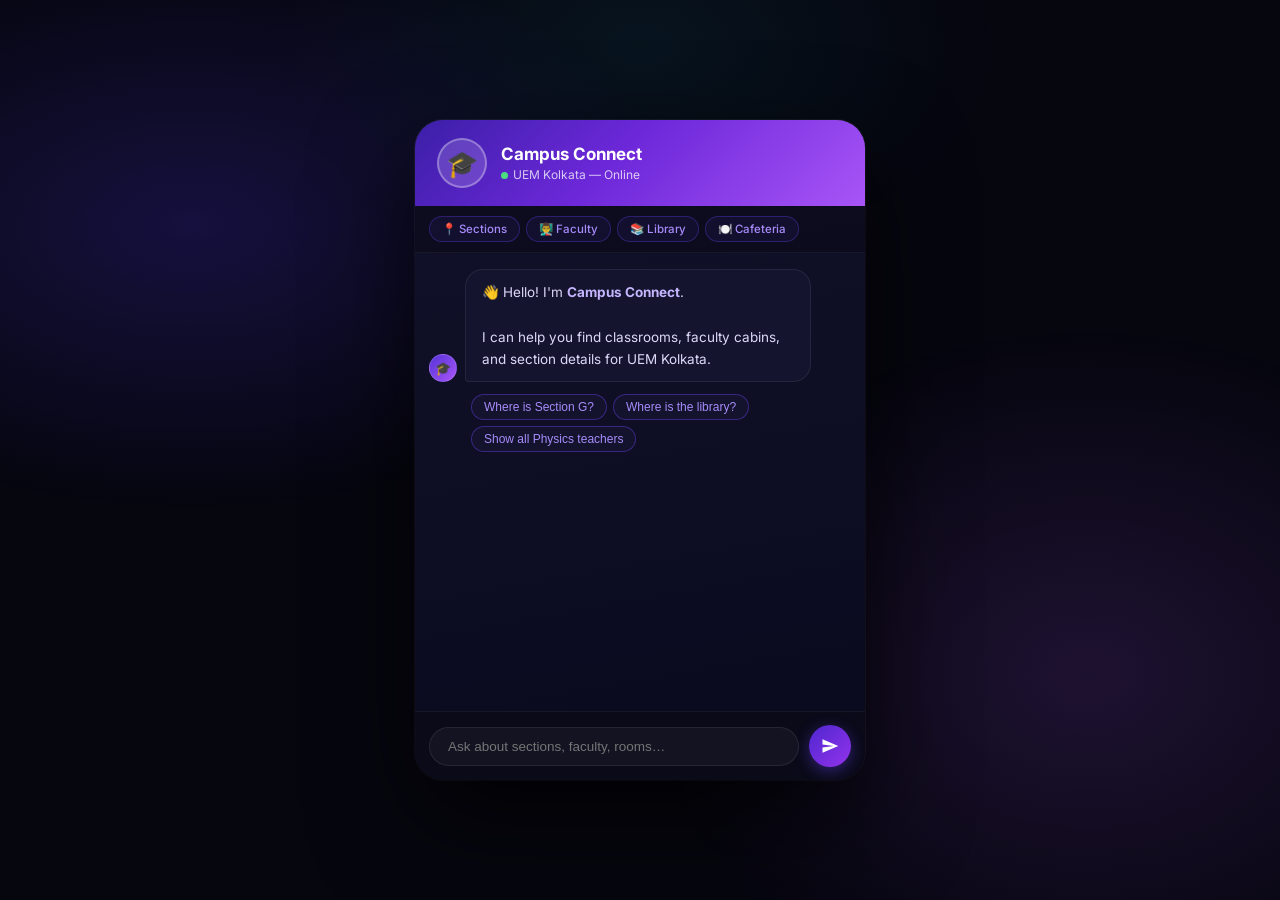
==== index.html @ 85a51550 "Initial commit of UEM Kolkata Campus Bot" ====
<!DOCTYPE html>
<html lang="en">
<head>
    <meta charset="UTF-8" />
    <meta name="viewport" content="width=device-width, initial-scale=1.0" />
    <title>Campus Connect — UEM Kolkata</title>
    <link href="https://fonts.googleapis.com/css2?family=Inter:wght@300;400;500;600;700&display=swap" rel="stylesheet" />
    <link rel="stylesheet" href="css/chatbot.css" />
</head>
<body>

    <div class="chat-widget">
        <div class="chat-header">
            <div class="bot-avatar">🎓</div>
            <div class="bot-info">
                <h2>Campus Connect</h2>
                <p><span class="status-dot"></span>UEM Kolkata — Online</p>
            </div>
        </div>

        <div class="mode-bar">
            <div class="mode-chip" onclick="window.UI.inputEl.value='Where is Section A?'; window.UI.handleSend()">📍 Sections</div>
            <div class="mode-chip" onclick="window.UI.inputEl.value='Show all Physics faculty'; window.UI.handleSend()">👨‍🏫 Faculty</div>
            <div class="mode-chip" onclick="window.UI.inputEl.value='Where is the library?'; window.UI.handleSend()">📚 Library</div>
            <div class="mode-chip" onclick="window.UI.inputEl.value='Where is the cafeteria?'; window.UI.handleSend()">🍽️ Cafeteria</div>
        </div>

        <div class="chat-messages" id="chatMessages"></div>

        <div class="chat-input-area">
            <input id="userInput" type="text" placeholder="Ask about sections, faculty, rooms…" autocomplete="off" />
            <button id="sendBtn" aria-label="Send">
                <svg width="18" height="18" viewBox="0 0 24 24">
                    <path d="M2.01 21L23 12 2.01 3 2 10l15 2-15 2z" />
                </svg>
            </button>
        </div>
    </div>

    <!-- Core Scripts -->
    <script src="js/vector-store.js"></script>
    <script src="js/search-engine.js"></script>
    <script src="js/chatbot-ui.js"></script>
    
    <script>
        window.addEventListener('DOMContentLoaded', async () => {
            const success = await window.SearchEngine.init();
            if (success) {
                window.UI.init();
            } else {
                document.getElementById('chatMessages').innerHTML = '<div class="error-msg">Failed to load campus data. Please refresh the page.</div>';
            }
        });
    </script>
</body>
</html>
---- css/chatbot.css ----
:root {
    --primary: #3b1fa8;
    --primary-light: #6d28d9;
    --accent: #a855f7;
    --bg-dark: #06060f;
    --card-bg: linear-gradient(170deg, #11112a 0%, #0a0a1e 100%);
    --header-gradient: linear-gradient(135deg, #3b1fa8 0%, #6d28d9 45%, #a855f7 100%);
    --text-main: #ddd8f8;
    --text-dim: rgba(255, 255, 255, 0.75);
    --border: rgba(255, 255, 255, 0.06);
}

*, *::before, *::after {
    box-sizing: border-box;
    margin: 0;
    padding: 0;
}

body {
    font-family: 'Inter', sans-serif;
    background: var(--bg-dark);
    display: flex;
    justify-content: center;
    align-items: center;
    min-height: 100vh;
    padding: 20px;
}

body::before {
    content: '';
    position: fixed;
    inset: 0;
    background:
        radial-gradient(ellipse 55% 45% at 15% 25%, rgba(79, 55, 230, 0.22) 0%, transparent 70%),
        radial-gradient(ellipse 50% 55% at 85% 75%, rgba(168, 85, 247, 0.15) 0%, transparent 70%),
        radial-gradient(ellipse 40% 35% at 50% 5%, rgba(34, 211, 238, 0.07) 0%, transparent 70%);
    z-index: -1;
    animation: bgShift 10s ease-in-out infinite alternate;
}

@keyframes bgShift {
    0% { opacity: .6 }
    100% { opacity: 1 }
}

.chat-widget {
    width: 450px;
    max-width: 100%;
    border-radius: 28px;
    overflow: hidden;
    box-shadow: 0 40px 100px rgba(0, 0, 0, 0.75), 0 0 0 1px var(--border), inset 0 1px 0 rgba(255, 255, 255, 0.09);
    display: flex;
    flex-direction: column;
    height: 660px;
    background: var(--card-bg);
}

.chat-header {
    background: var(--header-gradient);
    padding: 18px 22px;
    display: flex;
    align-items: center;
    gap: 14px;
    flex-shrink: 0;
    position: relative;
    overflow: hidden;
}

.bot-avatar {
    width: 50px;
    height: 50px;
    border-radius: 50%;
    background: rgba(255, 255, 255, 0.15);
    display: flex;
    align-items: center;
    justify-content: center;
    font-size: 26px;
    flex-shrink: 0;
    border: 2px solid rgba(255, 255, 255, 0.3);
    z-index: 1;
}

.bot-info { z-index: 1; }
.bot-info h2 { font-size: 17px; font-weight: 700; color: #fff; }
.bot-info p { font-size: 12px; color: var(--text-dim); margin-top: 3px; }

.status-dot {
    width: 7px; height: 7px;
    background: #4ade80;
    border-radius: 50%;
    display: inline-block;
    margin-right: 5px;
    animation: pulse 2s ease infinite;
}

@keyframes pulse {
    0%, 100% { opacity: 1; box-shadow: 0 0 0 0 rgba(74, 222, 128, 0.5); }
    50% { opacity: .7; box-shadow: 0 0 0 5px rgba(74, 222, 128, 0); }
}

.mode-bar {
    display: flex;
    gap: 6px;
    padding: 10px 14px;
    background: rgba(0, 0, 0, 0.25);
    border-bottom: 1px solid rgba(255, 255, 255, 0.05);
    flex-shrink: 0;
    overflow-x: auto;
}

.mode-bar::-webkit-scrollbar { display: none }

.mode-chip {
    display: flex;
    align-items: center;
    gap: 5px;
    padding: 5px 12px;
    border-radius: 20px;
    font-size: 11.5px;
    font-weight: 500;
    cursor: pointer;
    border: 1px solid rgba(108, 71, 255, 0.3);
    background: rgba(108, 71, 255, 0.08);
    color: #a78bfa;
    white-space: nowrap;
    transition: all .2s;
}

.mode-chip:hover {
    background: linear-gradient(135deg, #5533d8, #9333ea);
    color: #fff;
    border-color: transparent;
}

.chat-messages {
    flex: 1;
    overflow-y: auto;
    padding: 16px 14px;
    display: flex;
    flex-direction: column;
    gap: 10px;
    scroll-behavior: smooth;
}

.chat-messages::-webkit-scrollbar { width: 3px }
.chat-messages::-webkit-scrollbar-thumb { background: rgba(108, 71, 255, 0.4); border-radius: 4px }

.msg { display: flex; align-items: flex-end; gap: 8px; animation: fadeUp .3s ease; }
@keyframes fadeUp { from { opacity: 0; transform: translateY(12px) } to { opacity: 1; transform: translateY(0) } }
.msg.bot { flex-direction: row }
.msg.user { flex-direction: row-reverse }

.msg-avatar {
    width: 28px; height: 28px;
    border-radius: 50%;
    background: linear-gradient(135deg, #5533d8, #a855f7);
    display: flex;
    align-items: center;
    justify-content: center;
    font-size: 13px;
    flex-shrink: 0;
    border: 1px solid rgba(255, 255, 255, 0.15);
}

.bubble {
    max-width: 82%;
    padding: 11px 16px;
    border-radius: 18px;
    font-size: 13.5px;
    line-height: 1.65;
}

.msg.bot .bubble {
    background: rgba(22, 22, 48, 0.95);
    color: var(--text-main);
    border-bottom-left-radius: 4px;
    border: 1px solid rgba(255, 255, 255, 0.07);
}

.msg.user .bubble {
    background: linear-gradient(135deg, #4e27d0, #9333ea);
    color: #fff;
    border-bottom-right-radius: 4px;
    box-shadow: 0 4px 15px rgba(108, 71, 255, 0.3);
}

.bubble strong { color: #c4b5fd }
.bubble hr { border: none; border-top: 1px solid rgba(255, 255, 255, 0.08); margin: 8px 0; }

.dept-tag {
    display: inline-block;
    background: rgba(108, 71, 255, 0.18);
    border: 1px solid rgba(108, 71, 255, 0.35);
    color: #a78bfa;
    padding: 2px 9px;
    border-radius: 20px;
    font-size: 11px;
    font-weight: 500;
    margin: 2px 2px;
}

.typing-dots { display: flex; gap: 5px; padding: 12px 16px; }
.typing-dots span {
    width: 7px; height: 7px;
    background: linear-gradient(135deg, #6c47ff, #a855f7);
    border-radius: 50%;
    animation: bounce 1.3s ease infinite;
}
.typing-dots span:nth-child(2) { animation-delay: .2s }
.typing-dots span:nth-child(3) { animation-delay: .4s }

@keyframes bounce {
    0%, 80%, 100% { transform: translateY(0); opacity: .6 }
    40% { transform: translateY(-7px); opacity: 1 }
}

.quick-replies { display: flex; flex-wrap: wrap; gap: 6px; padding: 2px 14px 8px 42px; }
.quick-btn {
    background: rgba(22, 22, 48, 0.8);
    border: 1px solid rgba(108, 71, 255, 0.4);
    color: #a78bfa;
    padding: 5px 12px;
    border-radius: 20px;
    font-size: 12px;
    cursor: pointer;
    transition: all .2s;
}
.quick-btn:hover { background: linear-gradient(135deg, #5533d8, #9333ea); color: #fff; transform: translateY(-1px); }

.chat-input-area {
    padding: 13px 14px;
    background: rgba(10, 10, 25, 0.95);
    border-top: 1px solid rgba(255, 255, 255, 0.05);
    display: flex;
    gap: 10px;
    align-items: center;
    flex-shrink: 0;
}

#userInput {
    flex: 1;
    background: rgba(255, 255, 255, 0.04);
    border: 1px solid rgba(255, 255, 255, 0.08);
    border-radius: 50px;
    padding: 11px 18px;
    color: var(--text-main);
    font-size: 13.5px;
    outline: none;
    transition: all .25s;
}

#userInput:focus { border-color: rgba(108, 71, 255, 0.6); background: rgba(255, 255, 255, 0.06) }

#sendBtn {
    width: 42px; height: 42px;
    border-radius: 50%;
    background: linear-gradient(135deg, #4e27d0, #9333ea);
    border: none;
    cursor: pointer;
    display: flex;
    align-items: center;
    justify-content: center;
    transition: all .15s;
    box-shadow: 0 4px 15px rgba(108, 71, 255, 0.4);
}

#sendBtn:hover { transform: scale(1.1); box-shadow: 0 6px 25px rgba(108, 71, 255, 0.6) }
#sendBtn svg { fill: white }
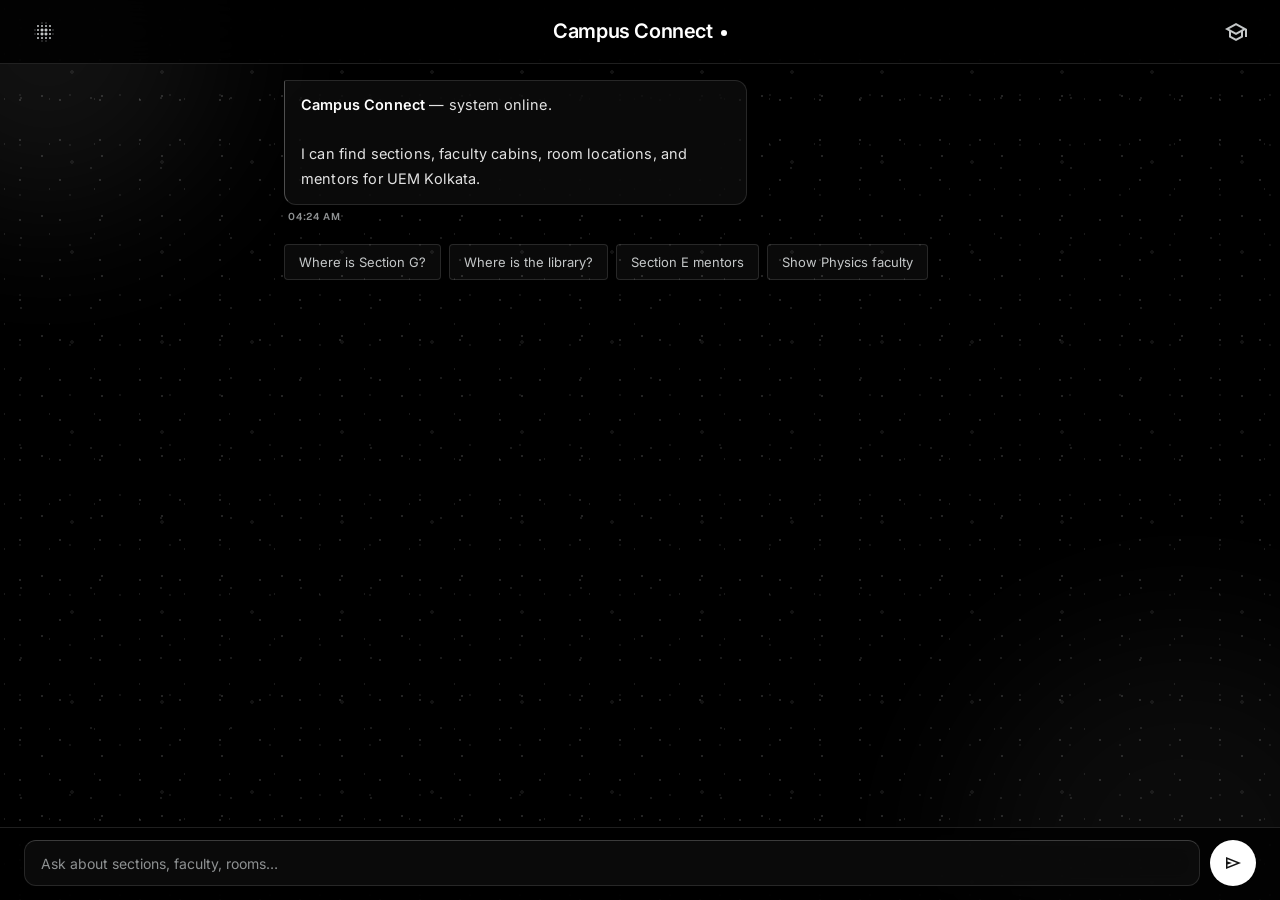
==== commit ccdb35ed: "Deploy frontend to GitHub Pages da4f9a53c8806c17c53dcd459473243c10a6ca30" ====
--- a/index.html
+++ b/index.html
@@ -1,54 +1,109 @@
 <!DOCTYPE html>
-<html lang="en">
+<html lang="en" class="dark">
 <head>
     <meta charset="UTF-8" />
-    <meta name="viewport" content="width=device-width, initial-scale=1.0" />
+    <!-- Mobile: no zoom, viewport-fit=cover for notch/home-indicator safe areas -->
+    <meta name="viewport" content="width=device-width, initial-scale=1.0, maximum-scale=1.0, viewport-fit=cover" />
+    <meta name="theme-color" content="#000000" />
+    <meta name="mobile-web-app-capable" content="yes" />
+    <meta name="apple-mobile-web-app-capable" content="yes" />
+    <meta name="apple-mobile-web-app-status-bar-style" content="black-translucent" />
     <title>Campus Connect — UEM Kolkata</title>
-    <link href="https://fonts.googleapis.com/css2?family=Inter:wght@300;400;500;600;700&display=swap" rel="stylesheet" />
-    <link rel="stylesheet" href="css/chatbot.css" />
+    <meta name="description" content="Campus Connect is the official AI assistant for UEM Kolkata. Find sections, faculty cabins, and room locations." />
+
+    <!-- Fonts -->
+    <link rel="preconnect" href="https://fonts.googleapis.com" />
+    <link rel="preconnect" href="https://fonts.gstatic.com" crossorigin />
+    <link href="https://fonts.googleapis.com/css2?family=Geist:wght@100..900&family=Inter:ital,opsz,wght@0,14..32,100..900;1,14..32,100..900&display=swap" rel="stylesheet" />
+    <link href="https://fonts.googleapis.com/css2?family=Material+Symbols+Outlined:wght,FILL@100..700,0..1&display=swap" rel="stylesheet" />
+
+    <link rel="stylesheet" href="style.css" />
 </head>
 <body>
 
-    <div class="chat-widget">
-        <div class="chat-header">
-            <div class="bot-avatar">🎓</div>
-            <div class="bot-info">
-                <h2>Campus Connect</h2>
-                <p><span class="status-dot"></span>UEM Kolkata — Online</p>
-            </div>
-        </div>
+    <!-- Drifting dots background -->
+    <div class="drifting-dots"></div>
 
-        <div class="mode-bar">
-            <div class="mode-chip" onclick="window.UI.inputEl.value='Where is Section A?'; window.UI.handleSend()">📍 Sections</div>
-            <div class="mode-chip" onclick="window.UI.inputEl.value='Show all Physics faculty'; window.UI.handleSend()">👨‍🏫 Faculty</div>
-            <div class="mode-chip" onclick="window.UI.inputEl.value='Where is the library?'; window.UI.handleSend()">📚 Library</div>
-            <div class="mode-chip" onclick="window.UI.inputEl.value='Where is the cafeteria?'; window.UI.handleSend()">🍽️ Cafeteria</div>
-        </div>
-
-        <div class="chat-messages" id="chatMessages"></div>
-
-        <div class="chat-input-area">
-            <input id="userInput" type="text" placeholder="Ask about sections, faculty, rooms…" autocomplete="off" />
-            <button id="sendBtn" aria-label="Send">
-                <svg width="18" height="18" viewBox="0 0 24 24">
-                    <path d="M2.01 21L23 12 2.01 3 2 10l15 2-15 2z" />
-                </svg>
-            </button>
-        </div>
+    <!-- Ambient blobs -->
+    <div class="blobs-layer">
+        <div class="ambient-blob blob-top"></div>
+        <div class="ambient-blob blob-bottom"></div>
     </div>
 
-    <!-- Core Scripts -->
-    <script src="js/vector-store.js"></script>
-    <script src="js/search-engine.js"></script>
-    <script src="js/chatbot-ui.js"></script>
-    
+    <!-- ── Header ── -->
+    <header class="top-bar">
+        <button class="icon-btn" id="menuBtn" aria-label="Quick topics">
+            <span class="material-symbols-outlined">blur_on</span>
+        </button>
+        <div class="brand">
+            <h1>Campus Connect</h1>
+            <div class="pulse-dot"></div>
+        </div>
+        <button class="icon-btn" id="settingsBtn" aria-label="UEM Kolkata">
+            <span class="material-symbols-outlined">school</span>
+        </button>
+    </header>
+
+    <!-- ── Collapsible chips bar ── -->
+    <div class="chips-bar" id="chipsBar">
+        <button class="chip" onclick="UI.quickSend('Where is Section A?')">📍 Sections</button>
+        <button class="chip" onclick="UI.quickSend('Show all Physics faculty')">👨‍🏫 Faculty</button>
+        <button class="chip" onclick="UI.quickSend('Where is the library?')">📚 Library</button>
+        <button class="chip" onclick="UI.quickSend('Where is the cafeteria?')">🍽️ Cafeteria</button>
+        <button class="chip" onclick="UI.quickSend('Who are the mentors for Section E?')">🧑‍🏫 Mentors</button>
+    </div>
+
+    <!-- ── Chat stream ── -->
+    <main class="chat-stream" id="chatMessages"></main>
+
+    <!-- ── Input bar ── -->
+    <div class="input-bar">
+        <div class="input-wrap">
+            <input
+                id="userInput"
+                type="text"
+                inputmode="text"
+                enterkeyhint="send"
+                placeholder="Ask about sections, faculty, rooms…"
+                autocomplete="off"
+                autocorrect="off"
+                autocapitalize="sentences"
+                spellcheck="false"
+            />
+            <div class="cursor-blink"></div>
+        </div>
+        <button class="send-btn" id="sendBtn" aria-label="Send">
+            <span class="material-symbols-outlined">send</span>
+        </button>
+    </div>
+
+    <script src="script.js"></script>
     <script>
         window.addEventListener('DOMContentLoaded', async () => {
-            const success = await window.SearchEngine.init();
-            if (success) {
+            const ok = await window.SearchEngine.init();
+            if (ok) {
                 window.UI.init();
             } else {
-                document.getElementById('chatMessages').innerHTML = '<div class="error-msg">Failed to load campus data. Please refresh the page.</div>';
+                document.getElementById('chatMessages').innerHTML =
+                    '<div class="error-msg">⚠️ Failed to load campus data. Please refresh.</div>';
+            }
+
+            // Toggle chips bar
+            document.getElementById('menuBtn').addEventListener('click', () => {
+                document.getElementById('chipsBar').classList.toggle('open');
+            });
+
+            // Close chips bar when tapping outside
+            document.getElementById('chatMessages').addEventListener('click', () => {
+                document.getElementById('chipsBar').classList.remove('open');
+            });
+
+            // iOS keyboard: scroll to bottom when keyboard opens
+            if ('visualViewport' in window) {
+                window.visualViewport.addEventListener('resize', () => {
+                    const stream = document.getElementById('chatMessages');
+                    stream.scrollTop = stream.scrollHeight;
+                });
             }
         });
     </script>
--- a/style.css
+++ b/style.css
@@ -0,0 +1,509 @@
+/* ===================================================
+   Campus Connect — style.css
+   Design System: Obsidian Glass / Dark Noir
+   Fully Mobile-Optimised  •  iOS + Android Safe Areas
+   =================================================== */
+
+/* ── Design Tokens ─────────────────────────────── */
+:root {
+    --bg:                  #000000;
+    --surface:             #131313;
+    --surface-dim:         #131313;
+    --surface-bright:      #393939;
+    --surface-low:         #1b1b1b;
+    --surface-container:   #1f1f1f;
+    --surface-high:        #2a2a2a;
+    --surface-highest:     #353535;
+
+    --on-surface:          #e2e2e2;
+    --on-surface-variant:  #c4c7c8;
+    --secondary-text:      #8e9192;
+
+    --primary:             #ffffff;
+    --on-primary:          #131313;
+
+    --glass-fill:          rgba(255, 255, 255, 0.04);
+    --glass-fill-high:     rgba(255, 255, 255, 0.08);
+    --glass-border:        rgba(255, 255, 255, 0.12);
+    --glass-blur:          20px;
+    --outline:             #444748;
+
+    --font-body:           'Inter', sans-serif;
+    --font-mono:           'Geist', monospace;
+
+    --unit:  8px;
+    --gutter: 16px;
+    --pad:    20px;
+    --max-w:  720px;
+
+    /* Safe area insets (iOS notch / home indicator) */
+    --safe-top:    env(safe-area-inset-top,    0px);
+    --safe-bottom: env(safe-area-inset-bottom, 0px);
+    --safe-left:   env(safe-area-inset-left,   0px);
+    --safe-right:  env(safe-area-inset-right,  0px);
+
+    /* Bar heights */
+    --topbar-h:  calc(56px + var(--safe-top));
+    --inputbar-h: 70px;
+
+    /* Radius */
+    --r-sm:   2px;
+    --r-md:   4px;
+    --r-lg:   12px;
+    --r-full: 9999px;
+}
+
+/* ── Reset ──────────────────────────────────────── */
+*, *::before, *::after {
+    box-sizing: border-box;
+    margin: 0; padding: 0;
+    -webkit-tap-highlight-color: transparent;
+}
+
+html {
+    height: 100%;
+    /* Prevent iOS font size inflation */
+    -webkit-text-size-adjust: 100%;
+    text-size-adjust: 100%;
+}
+
+body {
+    font-family: var(--font-body);
+    font-size: 15px;
+    line-height: 1.55;
+    letter-spacing: 0.01em;
+    color: var(--on-surface);
+    background: var(--bg);
+    /* Use dvh so it adapts when mobile browser chrome appears/disappears */
+    height: 100dvh;
+    overflow: hidden;
+    display: flex;
+    flex-direction: column;
+    /* Prevent rubber-band scroll on iOS from showing white background */
+    overscroll-behavior: none;
+}
+
+/* ── Dot background — static, no animation for perf ─ */
+.drifting-dots {
+    position: fixed;
+    inset: 0;
+    z-index: -1;
+    pointer-events: none;
+    background-image:
+        radial-gradient(circle at 10% 20%, rgba(255,255,255,.10) 1px,   transparent 1px),
+        radial-gradient(circle at 70% 60%, rgba(255,255,255,.14) 1.5px, transparent 1.5px),
+        radial-gradient(circle at 40% 90%, rgba(255,255,255,.07) 1px,   transparent 1px),
+        radial-gradient(circle at 90% 10%, rgba(255,255,255,.18) 0.5px, transparent 0.5px),
+        radial-gradient(circle at 30% 40%, rgba(255,255,255,.10) 1.5px, transparent 1.5px),
+        radial-gradient(circle at 80% 80%, rgba(255,255,255,.07) 2px,   transparent 2px),
+        radial-gradient(circle at 50% 50%, rgba(255,255,255,.14) 1px,   transparent 1px);
+    background-size: 45px 45px, 60px 60px, 50px 50px, 30px 30px, 70px 70px, 90px 90px, 40px 40px;
+}
+
+/* ── Ambient blobs ───────────────────────────────── */
+.blobs-layer {
+    position: fixed;
+    inset: 0;
+    z-index: -1;
+    overflow: hidden;
+    pointer-events: none;
+}
+.ambient-blob {
+    position: absolute;
+    border-radius: 50%;
+    filter: blur(80px);
+    opacity: 0.07;
+    background: #ffffff;
+}
+.blob-top    { width: 350px; height: 350px; top: -15%;  left: -10%; }
+.blob-bottom { width: 450px; height: 450px; bottom: -20%; right: -10%; background: #a0a0a0; }
+
+/* ── Top bar ────────────────────────────────────── */
+.top-bar {
+    /* Fixed + safe-area-inset-top for notch */
+    position: fixed;
+    top: 0; left: 0; right: 0;
+    z-index: 50;
+    height: var(--topbar-h);
+    padding-top: var(--safe-top);
+    padding-left: max(var(--pad), var(--safe-left));
+    padding-right: max(var(--pad), var(--safe-right));
+    padding-bottom: 0;
+    background: rgba(0,0,0,.85);
+    backdrop-filter: blur(20px);
+    -webkit-backdrop-filter: blur(20px);
+    border-bottom: 1px solid var(--glass-border);
+    display: flex;
+    align-items: center;
+    justify-content: space-between;
+}
+
+.brand {
+    display: flex;
+    align-items: center;
+    gap: 8px;
+}
+.brand h1 {
+    font-size: 18px;
+    font-weight: 600;
+    letter-spacing: -0.02em;
+    color: var(--primary);
+    font-family: var(--font-body);
+}
+.pulse-dot {
+    width: 6px; height: 6px;
+    border-radius: 50%;
+    background: var(--primary);
+    margin-top: 2px;
+    animation: pulse 2s cubic-bezier(.4,0,.6,1) infinite;
+}
+@keyframes pulse {
+    0%, 100% { opacity: 1; }
+    50%       { opacity: .25; }
+}
+
+/* Touch-friendly icon buttons — min 44×44px tap target */
+.icon-btn {
+    background: transparent;
+    border: none;
+    cursor: pointer;
+    color: var(--on-surface-variant);
+    /* 44px tap target, visually 32px */
+    min-width: 44px;
+    min-height: 44px;
+    display: flex;
+    align-items: center;
+    justify-content: center;
+    border-radius: var(--r-full);
+    transition: background .15s, color .15s;
+}
+.icon-btn:active { background: rgba(255,255,255,.1); color: var(--primary); }
+
+/* ── Chips bar ──────────────────────────────────── */
+.chips-bar {
+    position: fixed;
+    top: var(--topbar-h);
+    left: 0; right: 0;
+    z-index: 40;
+    display: flex;
+    gap: 8px;
+    padding-left: max(var(--gutter), var(--safe-left));
+    padding-right: max(var(--gutter), var(--safe-right));
+    background: rgba(0,0,0,.80);
+    backdrop-filter: blur(20px);
+    -webkit-backdrop-filter: blur(20px);
+    border-bottom: 1px solid var(--outline);
+    overflow-x: auto;
+    -webkit-overflow-scrolling: touch;
+    max-height: 0;
+    opacity: 0;
+    pointer-events: none;
+    transition: max-height .25s ease, opacity .25s ease, padding .25s ease;
+    scrollbar-width: none;
+}
+.chips-bar::-webkit-scrollbar { display: none; }
+.chips-bar.open {
+    max-height: 60px;
+    opacity: 1;
+    padding-top: 10px;
+    padding-bottom: 10px;
+    pointer-events: auto;
+}
+
+.chip {
+    flex-shrink: 0;
+    /* 36px height — comfortable touch target */
+    height: 36px;
+    display: flex;
+    align-items: center;
+    background: var(--glass-fill);
+    border: 1px solid var(--glass-border);
+    color: var(--on-surface-variant);
+    padding: 0 14px;
+    border-radius: var(--r-md);
+    font-family: var(--font-mono);
+    font-size: 11px;
+    font-weight: 600;
+    letter-spacing: 0.06em;
+    text-transform: uppercase;
+    cursor: pointer;
+    white-space: nowrap;
+    transition: background .15s, color .15s;
+}
+.chip:active {
+    background: rgba(255,255,255,.12);
+    color: var(--primary);
+}
+
+/* ── Chat stream ────────────────────────────────── */
+.chat-stream {
+    flex: 1;
+    min-height: 0;           /* CRITICAL — enables overflow-y:auto in flex */
+    overflow-y: auto;
+    -webkit-overflow-scrolling: touch; /* iOS momentum scroll */
+    overscroll-behavior: contain;
+    /* top: topbar-h, bottom: inputbar-h + home indicator */
+    padding-top: calc(var(--topbar-h) + 16px);
+    padding-bottom: calc(var(--inputbar-h) + var(--safe-bottom) + 16px);
+    padding-left: max(var(--gutter), var(--safe-left));
+    padding-right: max(var(--gutter), var(--safe-right));
+    display: flex;
+    flex-direction: column;
+    gap: 16px;
+    max-width: var(--max-w);
+    width: 100%;
+    margin: 0 auto;
+    scrollbar-width: none;
+}
+.chat-stream::-webkit-scrollbar { display: none; }
+
+/* ── Messages ───────────────────────────────────── */
+.msg {
+    display: flex;
+    flex-direction: column;
+    gap: 4px;
+    max-width: 88%;
+    animation: fadeUp .2s ease;
+}
+@keyframes fadeUp {
+    from { opacity: 0; transform: translateY(8px); }
+    to   { opacity: 1; transform: translateY(0); }
+}
+
+/* Bot — left aligned */
+.msg.bot  { align-items: flex-start; align-self: flex-start; }
+.msg.user { align-items: flex-end;   align-self: flex-end; }
+
+.msg.bot .bubble {
+    background: var(--glass-fill);
+    backdrop-filter: blur(var(--glass-blur));
+    -webkit-backdrop-filter: blur(var(--glass-blur));
+    border: 1px solid var(--glass-border);
+    border-left: 1px solid rgba(255,255,255,.28);
+    border-radius: var(--r-lg);
+    border-top-left-radius: var(--r-sm);
+    padding: 12px 16px;
+    color: var(--on-surface);
+    font-size: 14px;
+    line-height: 1.7;
+    word-break: break-word;
+}
+
+.msg.user .bubble {
+    background: var(--surface-high);
+    border-radius: var(--r-lg);
+    border-top-right-radius: var(--r-sm);
+    padding: 12px 16px;
+    color: var(--on-surface);
+    font-size: 14px;
+    line-height: 1.7;
+    word-break: break-word;
+}
+
+.msg-time {
+    font-family: var(--font-mono);
+    font-size: 10px;
+    font-weight: 600;
+    letter-spacing: 0.08em;
+    text-transform: uppercase;
+    color: var(--secondary-text);
+    padding: 0 4px;
+}
+
+/* Bubble content styles */
+.bubble strong { color: var(--primary); font-weight: 600; }
+.bubble em     { color: var(--on-surface-variant); }
+.bubble hr     { border: none; border-top: 1px solid var(--outline); margin: 10px 0; }
+
+/* Dept tags */
+.dept-tag {
+    display: inline-block;
+    font-family: var(--font-mono);
+    font-size: 10px;
+    font-weight: 600;
+    letter-spacing: 0.06em;
+    text-transform: uppercase;
+    color: var(--secondary-text);
+    border: 1px solid var(--outline);
+    padding: 2px 8px;
+    border-radius: var(--r-sm);
+    margin: 2px 3px 2px 0;
+}
+
+/* Quick reply chips inside chat */
+.quick-replies {
+    display: flex;
+    flex-wrap: wrap;
+    gap: 8px;
+    padding: 4px 0 0 0;
+    align-self: flex-start;
+    max-width: 100%;
+}
+.quick-btn {
+    /* 36px touch target */
+    height: 36px;
+    display: flex;
+    align-items: center;
+    background: var(--glass-fill);
+    border: 1px solid var(--glass-border);
+    color: var(--on-surface-variant);
+    padding: 0 14px;
+    border-radius: var(--r-md);
+    font-family: var(--font-body);
+    font-size: 13px;
+    cursor: pointer;
+    transition: background .15s, color .15s;
+    white-space: nowrap;
+}
+.quick-btn:active {
+    background: rgba(255,255,255,.1);
+    color: var(--primary);
+}
+
+/* ── Typing indicator (blinking cursor) ─────────── */
+#typing-indicator .bubble {
+    display: flex;
+    align-items: center;
+    min-height: 46px;
+}
+.cursor-block {
+    width: 8px; height: 18px;
+    background: var(--primary);
+    border-radius: 1px;
+    animation: blink 1s step-end infinite;
+}
+@keyframes blink {
+    0%, 100% { opacity: 1; }
+    50%       { opacity: 0; }
+}
+
+/* ── Input bar ──────────────────────────────────── */
+.input-bar {
+    /* Fixed at bottom, above home indicator */
+    position: fixed;
+    bottom: 0; left: 0; right: 0;
+    z-index: 50;
+    background: rgba(0,0,0,.75);
+    backdrop-filter: blur(30px);
+    -webkit-backdrop-filter: blur(30px);
+    border-top: 1px solid var(--glass-border);
+    /* Respect home indicator */
+    padding-bottom: max(14px, var(--safe-bottom));
+    padding-top: 12px;
+    padding-left: max(var(--gutter), var(--safe-left));
+    padding-right: max(var(--gutter), var(--safe-right));
+    display: flex;
+    align-items: center;
+    gap: 10px;
+}
+
+.input-wrap {
+    flex: 1;
+    display: flex;
+    align-items: center;
+    gap: 6px;
+    background: var(--glass-fill);
+    border: 1px solid var(--glass-border);
+    border-top-color: rgba(255,255,255,.20);
+    border-radius: var(--r-lg);
+    padding: 0 16px;
+    min-height: 46px;
+    backdrop-filter: blur(10px);
+    -webkit-backdrop-filter: blur(10px);
+    transition: border-color .2s;
+}
+.input-wrap:focus-within {
+    border-color: rgba(255,255,255,.30);
+}
+
+#userInput {
+    flex: 1;
+    background: transparent;
+    border: none;
+    outline: none;
+    color: var(--on-surface);
+    font-family: var(--font-body);
+    /* 16px MINIMUM prevents iOS auto-zoom on focus */
+    font-size: 16px;
+    line-height: 1.5;
+    caret-color: var(--primary);
+    /* Remove iOS default styling */
+    -webkit-appearance: none;
+    appearance: none;
+}
+#userInput::placeholder { color: var(--secondary-text); }
+
+/* Hide the blinking cursor div on mobile — use native caret */
+.cursor-blink { display: none; }
+
+/* Send button — 46px touch target */
+.send-btn {
+    width: 46px; height: 46px;
+    min-width: 46px;
+    border-radius: var(--r-full);
+    background: var(--primary);
+    color: var(--on-primary);
+    border: none;
+    cursor: pointer;
+    display: flex;
+    align-items: center;
+    justify-content: center;
+    transition: transform .1s, background .15s;
+    flex-shrink: 0;
+}
+.send-btn:active { transform: scale(.92); background: rgba(255,255,255,.85); }
+.send-btn .material-symbols-outlined { font-size: 20px; }
+
+/* ── Error ───────────────────────────────────────── */
+.error-msg {
+    color: #ffb4ab;
+    font-size: 13px;
+    text-align: center;
+    padding: 24px;
+    font-family: var(--font-mono);
+    letter-spacing: 0.05em;
+}
+
+/* ── Desktop enhancements (≥640px) ─────────────── */
+@media (min-width: 640px) {
+    :root {
+        --topbar-h:   64px;
+        --inputbar-h: 78px;
+        --gutter:     24px;
+        --pad:        24px;
+    }
+
+    body { font-size: 15px; }
+
+    .brand h1    { font-size: 20px; }
+    .icon-btn    { min-width: 40px; min-height: 40px; }
+    .icon-btn:hover { background: rgba(255,255,255,.08); color: var(--primary); }
+
+    .msg { max-width: 72%; }
+    .msg.bot  .bubble,
+    .msg.user .bubble { font-size: 14.5px; }
+
+    /* Show blinking cursor on desktop */
+    .cursor-blink {
+        display: block;
+        width: 2px; height: 16px;
+        background: var(--primary);
+        border-radius: 1px;
+        flex-shrink: 0;
+        animation: blink 1s step-end infinite;
+        opacity: 0;
+        transition: opacity .1s;
+    }
+    .input-wrap:focus-within .cursor-blink { opacity: 1; }
+
+    /* Standard caret hidden on desktop, use cursor-blink instead */
+    #userInput { font-size: 14px; caret-color: transparent; }
+
+    .send-btn:hover { background: rgba(255,255,255,.85); }
+}
+
+/* ── Large screens (≥1024px) ────────────────────── */
+@media (min-width: 1024px) {
+    :root { --max-w: 760px; }
+    .msg { max-width: 65%; }
+}
